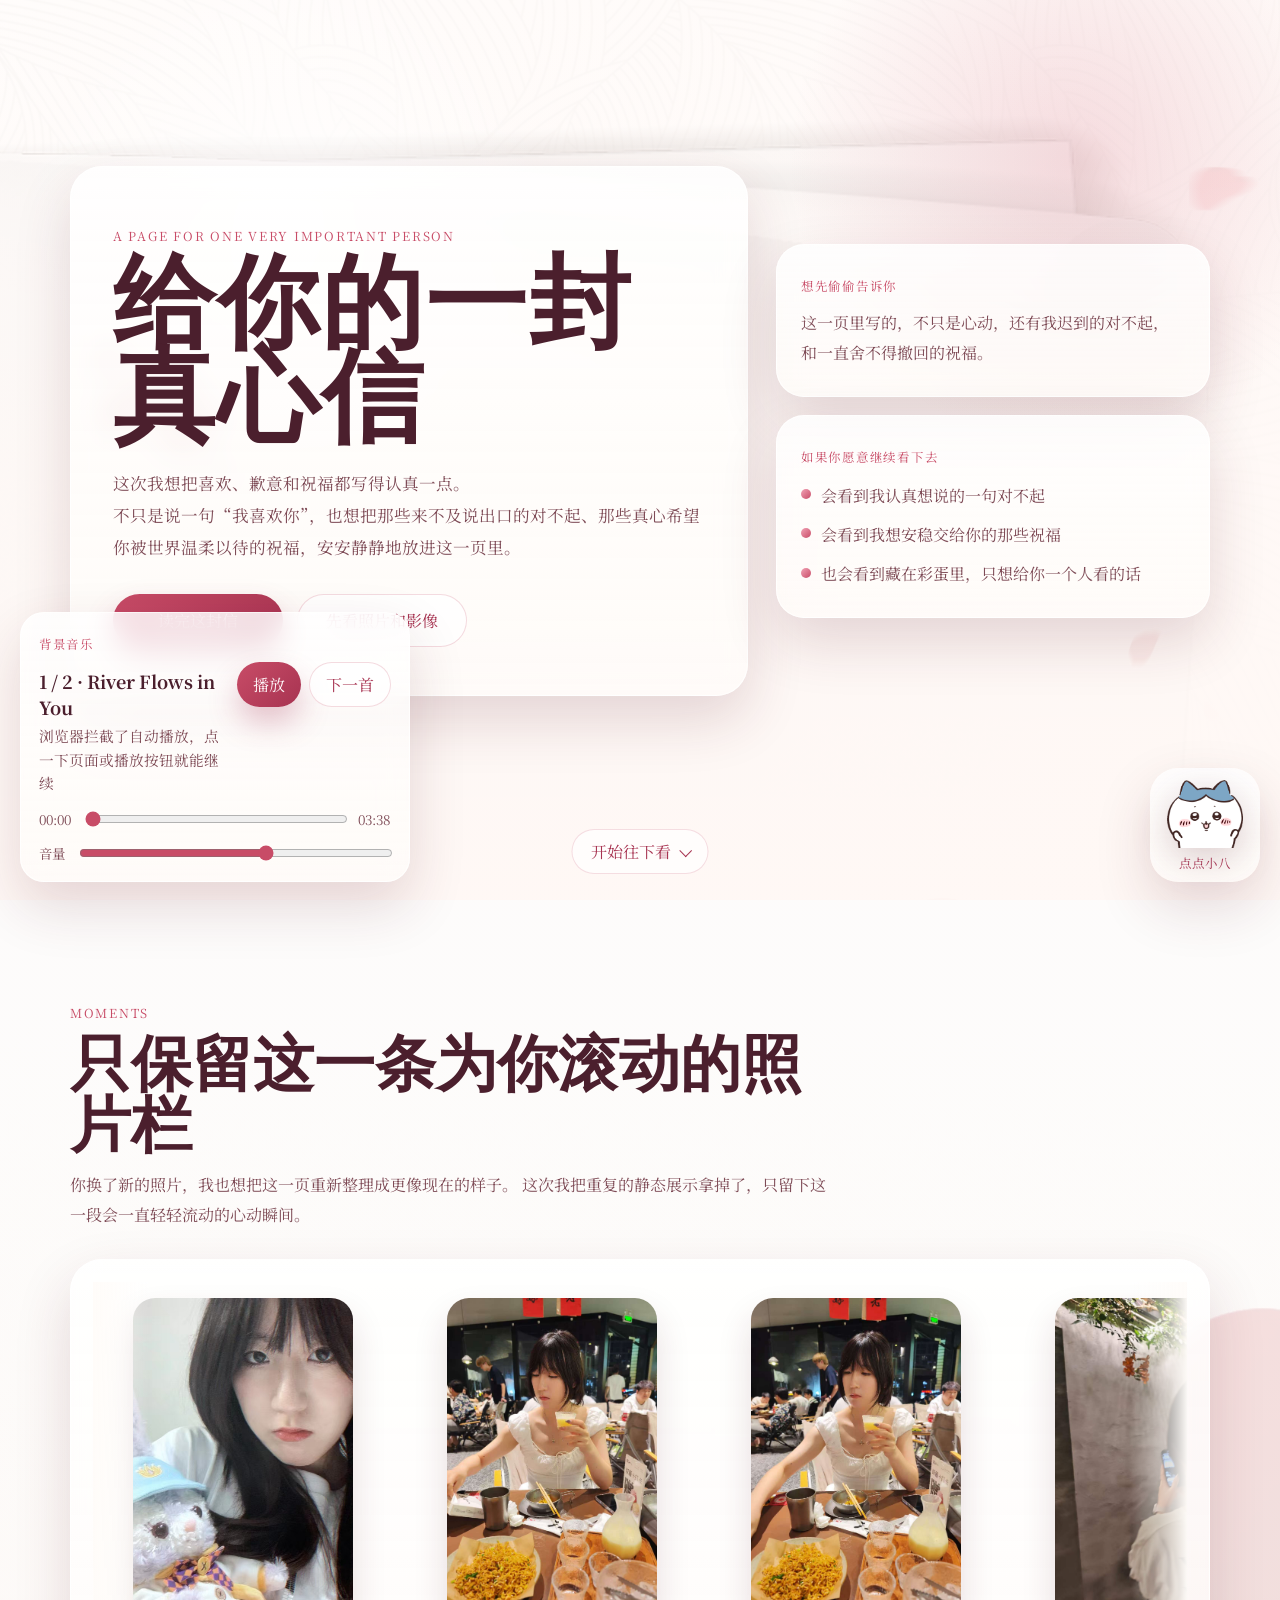
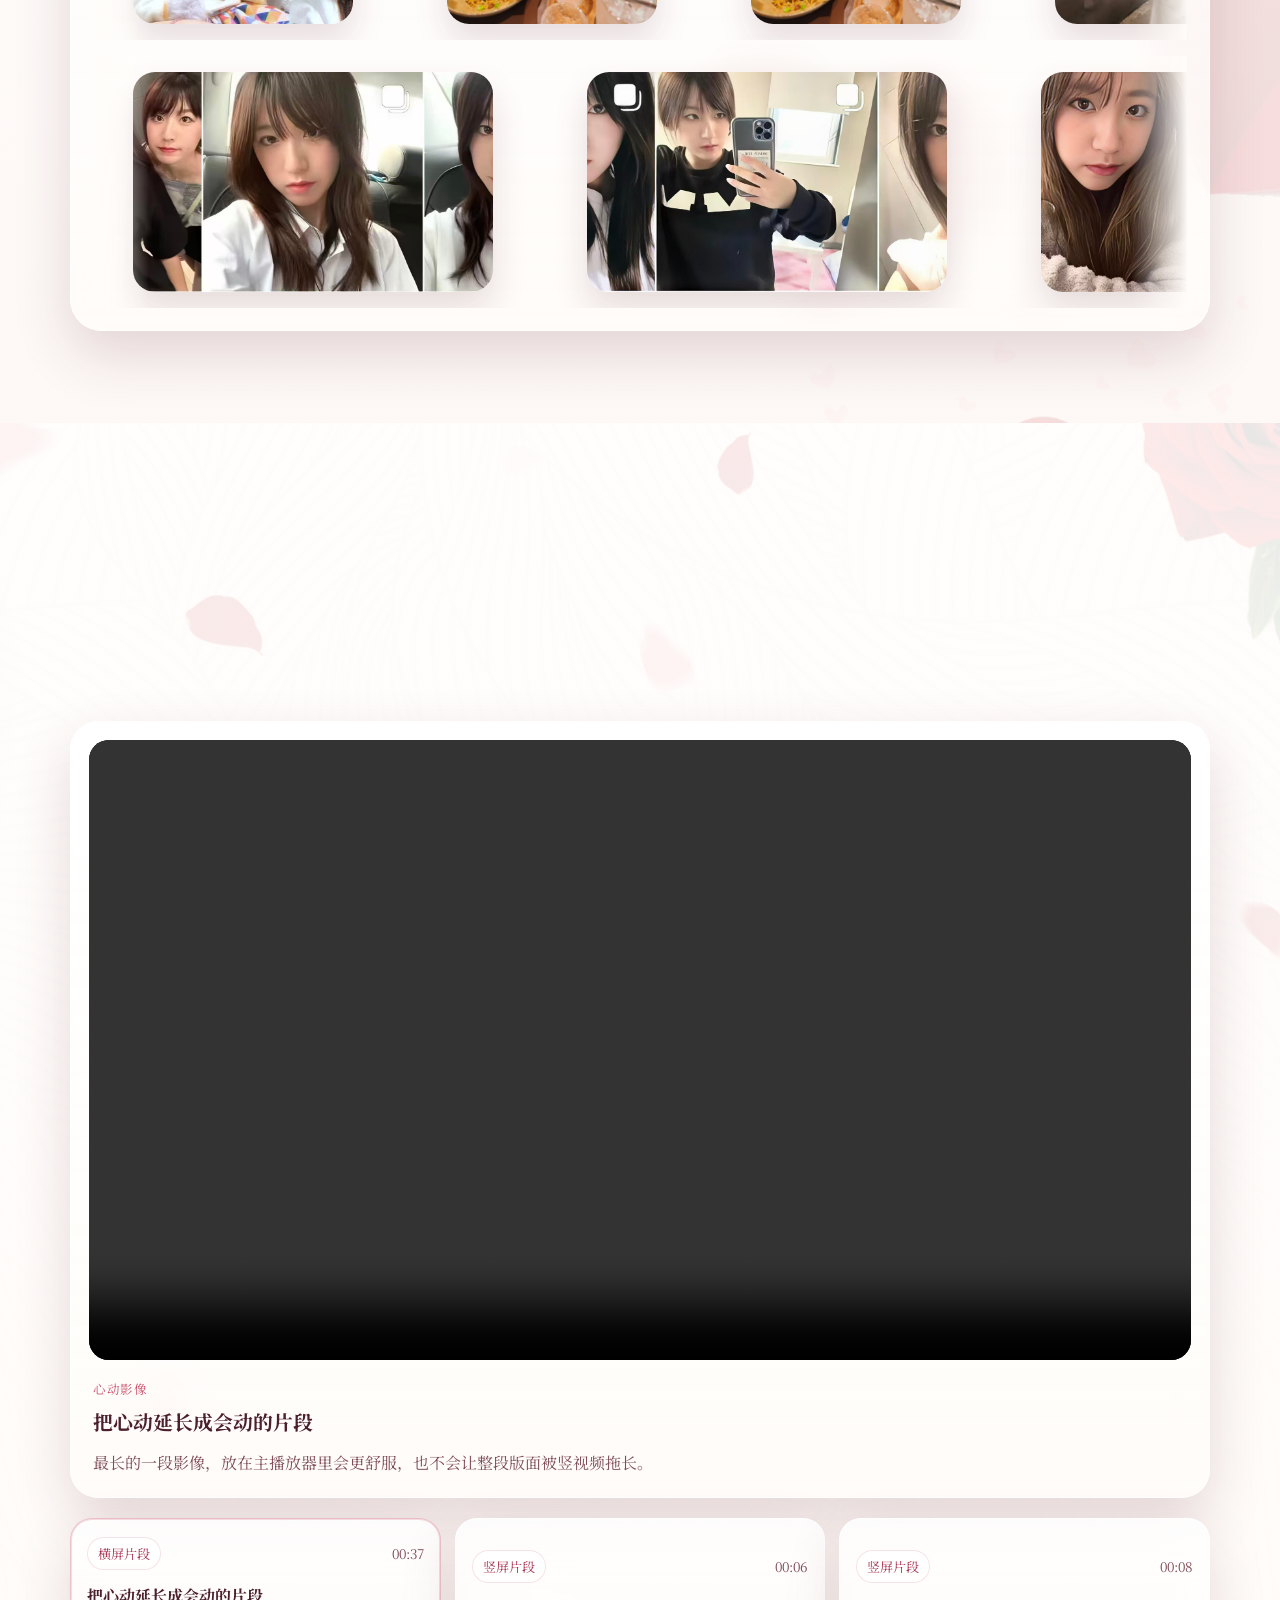
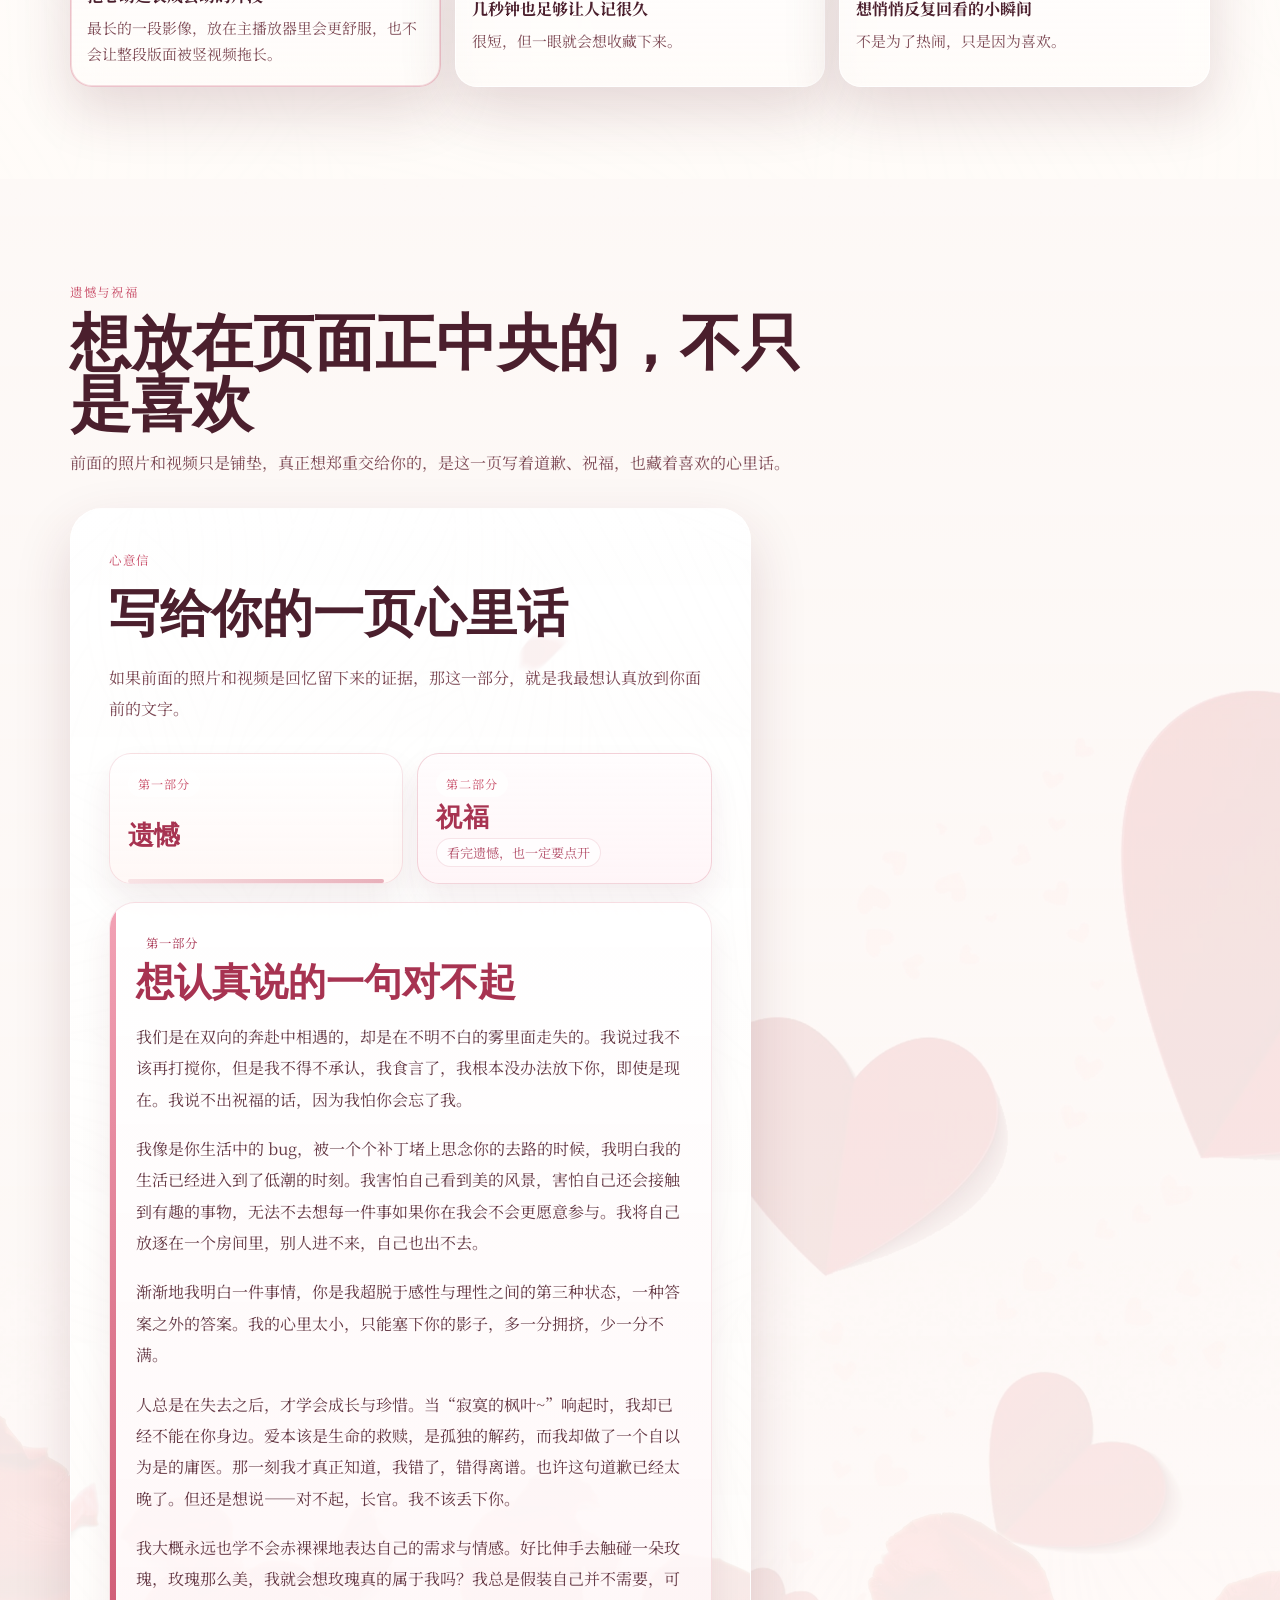
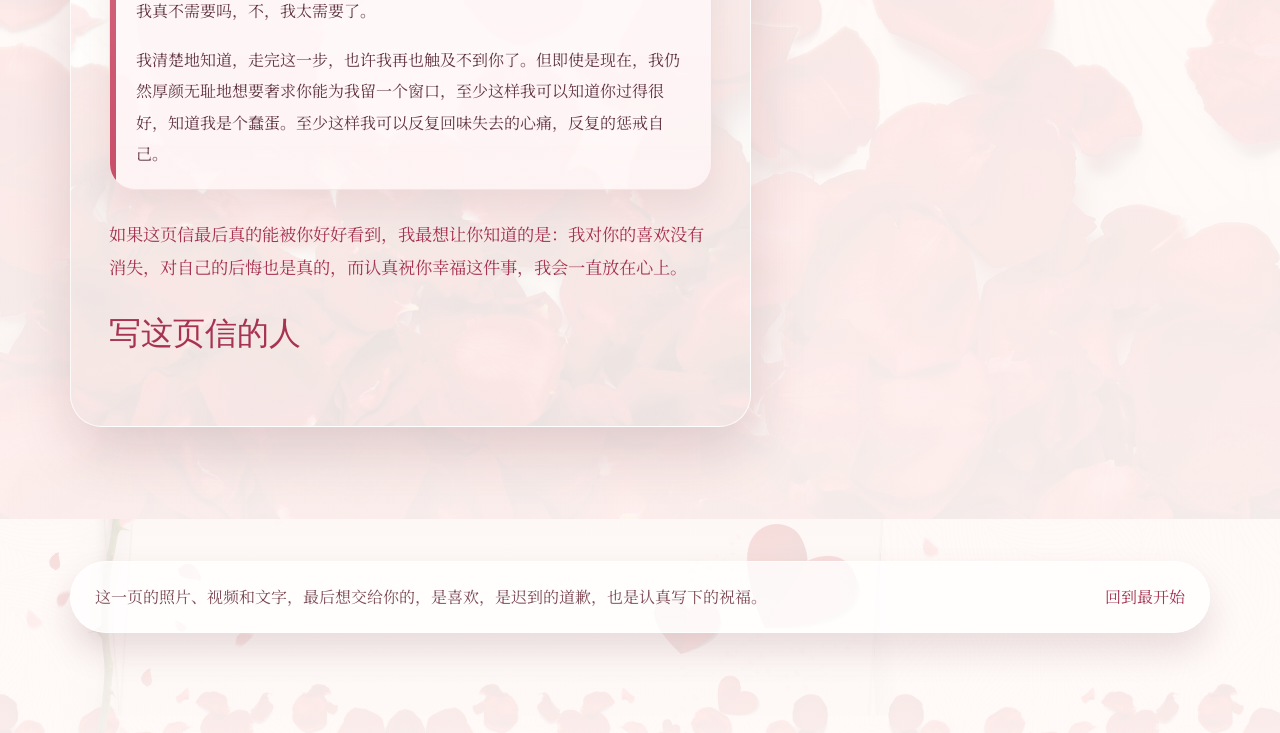
==== public/index.html @ 31244b80 "代码改造" ====
<!DOCTYPE html>
<html lang="zh-CN">
  <head>
    <meta charset="utf-8" />
    <meta http-equiv="X-UA-Compatible" content="IE=edge" />
    <meta name="viewport" content="width=device-width, initial-scale=1" />
    <title>给你的一封真心信</title>
    <meta
      name="description"
      content="一个用照片、影像与文字承载喜欢、道歉与祝福的静态页面。"
    />
    <link rel="icon" href="./images/cute_panda.ico" type="image/x-icon" />
    <link rel="preconnect" href="https://fonts.googleapis.com" />
    <link rel="preconnect" href="https://fonts.gstatic.com" crossorigin />
    <link
      href="https://fonts.googleapis.com/css2?family=Cormorant+Garamond:wght@500;600;700&family=Noto+Serif+SC:wght@400;500;600;700&display=swap"
      rel="stylesheet"
    />
    <link rel="stylesheet" href="css/style.css" />
  </head>
  <body>
    <div class="petal-layer" id="petalLayer" aria-hidden="true"></div>
    <div class="page-shell">
      <header class="hero" id="top">
        <div class="hero-backdrop"></div>
        <div class="section-shell hero-layout">
          <div class="hero-copy reveal">
            <p class="section-kicker">A page for one very important person</p>
            <h1>
              给你的一封
              <br />
              真心信
            </h1>
            <p class="hero-lead">
              这次我想把喜欢、歉意和祝福都写得认真一点。
              <br />
              不只是说一句“我喜欢你”，也想把那些来不及说出口的对不起、那些真心希望你被世界温柔以待的祝福，安安静静地放进这一页里。
            </p>
            <div class="hero-actions">
              <a class="button button-primary" href="#letter">读完这封信</a>
              <a class="button button-secondary" href="#moments">先看照片和影像</a>
            </div>
          </div>

          <aside class="hero-aside">
            <div class="hero-card reveal">
              <span class="card-label">想先偷偷告诉你</span>
              <p>
                这一页里写的，不只是心动，还有我迟到的对不起，和一直舍不得撤回的祝福。
              </p>
            </div>
            <div class="hero-card reveal">
              <span class="card-label">如果你愿意继续看下去</span>
              <ul class="promise-list">
                <li>会看到我认真想说的一句对不起</li>
                <li>会看到我想安稳交给你的那些祝福</li>
                <li>也会看到藏在彩蛋里，只想给你一个人看的话</li>
              </ul>
            </div>
          </aside>
        </div>

        <div class="scroll-hint">
          <a href="#moments">开始往下看</a>
        </div>
      </header>

      <div class="music-player" id="musicPlayer">
        <span class="music-label">背景音乐</span>
        <div class="music-head">
          <div class="music-meta">
            <h2 id="trackTitle">准备播放中</h2>
            <p id="trackStatus">正在加载 BGM...</p>
          </div>
          <div class="music-actions">
            <button class="player-button" id="musicToggle" type="button">播放</button>
            <button class="player-button player-button-secondary" id="musicNext" type="button">
              下一首
            </button>
          </div>
        </div>
        <div class="music-progress">
          <span id="currentTime">00:00</span>
          <input id="progressRange" type="range" min="0" max="100" value="0" />
          <span id="durationTime">00:00</span>
        </div>
        <div class="music-volume">
          <span>音量</span>
          <input id="volumeRange" type="range" min="0" max="100" value="60" />
        </div>
        <audio id="bgm" preload="metadata"></audio>
      </div>

      <main>
        <section class="moments" id="moments">
          <div class="section-shell">
            <div class="section-heading reveal">
              <p class="section-kicker">Moments</p>
              <h2>只保留这一条为你滚动的照片栏</h2>
              <p>
                你换了新的照片，我也想把这一页重新整理成更像现在的样子。
                这次我把重复的静态展示拿掉了，只留下这一段会一直轻轻流动的心动瞬间。
              </p>
            </div>

            <div class="marquee-panel reveal">
              <div class="marquee-row" id="marqueeRowOne"></div>
              <div class="marquee-row marquee-row-reverse" id="marqueeRowTwo"></div>
            </div>
          </div>
        </section>

        <section class="video-story" id="videoStory">
          <div class="section-shell">
            <div class="section-heading reveal">
              <p class="section-kicker">Video Story</p>
              <h2>想收藏下来的动态片段</h2>
              <p>
                照片会把时间定格，视频会把心动延长。
                如果你点开它们，左下角的 BGM 会自动暂停，避免两边声音打架。
              </p>
            </div>

            <div class="video-showcase reveal">
              <article class="video-stage-card">
                <div class="video-stage">
                  <video
                    id="activeVideo"
                    class="story-video active-story-video"
                    controls
                    preload="metadata"
                    playsinline
                  ></video>
                </div>
                <div class="video-stage-copy">
                  <span class="card-label">心动影像</span>
                  <h3 id="activeVideoTitle">准备加载视频</h3>
                  <p id="activeVideoNote">选择下面任意一个片段，就能在这里播放。</p>
                </div>
              </article>
              <div class="video-picker" id="videoPicker"></div>
            </div>
          </div>
        </section>

        <section class="letter" id="letter">
          <div class="section-shell">
            <div class="section-heading reveal">
              <p class="section-kicker">遗憾与祝福</p>
              <h2>想放在页面正中央的，不只是喜欢</h2>
              <p>
                前面的照片和视频只是铺垫，真正想郑重交给你的，是这一页写着道歉、祝福，也藏着喜欢的心里话。
              </p>
            </div>

            <div class="letter-layout">
              <article class="letter-book reveal">
                <div class="letter-book-head">
                  <span class="card-label">心意信</span>
                  <h3>写给你的一页心里话</h3>
                  <p class="letter-intro">
                    如果前面的照片和视频是回忆留下来的证据，那这一部分，就是我最想认真放到你面前的文字。
                  </p>
                </div>

                <div class="letter-tabs" role="tablist" aria-label="心意信章节切换">
                  <button
                    class="letter-tab is-active"
                    id="letterTabApology"
                    type="button"
                    role="tab"
                    aria-selected="true"
                    aria-controls="letterPanelApology"
                    data-letter-target="apology"
                  >
                    <span class="letter-tab-kicker">第一部分</span>
                    <span class="letter-tab-title">遗憾</span>
                  </button>
                  <button
                    class="letter-tab letter-tab-blessing"
                    id="letterTabBlessing"
                    type="button"
                    role="tab"
                    aria-selected="false"
                    aria-controls="letterPanelBlessing"
                    data-letter-target="blessing"
                    tabindex="-1"
                  >
                    <span class="letter-tab-kicker">第二部分</span>
                    <span class="letter-tab-title">祝福</span>
                    <span class="letter-tab-note">看完遗憾，也一定要点开</span>
                  </button>
                </div>

                <div class="letter-sections">
                  <section
                    class="letter-sheet letter-sheet-apology"
                    id="letterPanelApology"
                    role="tabpanel"
                    aria-labelledby="letterTabApology"
                    data-letter-panel="apology"
                  >
                    <div class="letter-sheet-header">
                      <span class="letter-sheet-kicker">第一部分</span>
                      <h4>想认真说的一句对不起</h4>
                    </div>
                    <p>
                      我们是在双向的奔赴中相遇的，却是在不明不白的雾里面走失的。我说过我不该再打搅你，但是我不得不承认，我食言了，我根本没办法放下你，即使是现在。我说不出祝福的话，因为我怕你会忘了我。
                    </p>
                    <p>
                      我像是你生活中的 bug，被一个个补丁堵上思念你的去路的时候，我明白我的生活已经进入到了低潮的时刻。我害怕自己看到美的风景，害怕自己还会接触到有趣的事物，无法不去想每一件事如果你在我会不会更愿意参与。我将自己放逐在一个房间里，别人进不来，自己也出不去。
                    </p>
                    <p>
                      渐渐地我明白一件事情，你是我超脱于感性与理性之间的第三种状态，一种答案之外的答案。我的心里太小，只能塞下你的影子，多一分拥挤，少一分不满。
                    </p>
                    <!-- <p>
                      我知道，这一切都是我应得的惩罚。也许是上天给了我一个奇妙的窗口，让我还能继续感触到长官的存在。我在《沦陷》与《沉溺》中听见长官对爱的期许，在《红》和《该死的眼泪》中触到长官的伤痕，从《茉莉雨》和《我还记得那天》中感到长官的孤独。一首一首歌的时间里，我仿佛看见长官的脆弱，也想象着长官每一个孤单的时刻。我没能把所有歌听完，因为每一句歌词对我来说都好似利剑。揭开那层抽象的面具之下，并不是对世界的乐观，而是渴望被理解、被共鸣的救赎。
                    </p> -->
                    <p>
                      人总是在失去之后，才学会成长与珍惜。当“寂寞的枫叶~”响起时，我却已经不能在你身边。爱本该是生命的救赎，是孤独的解药，而我却做了一个自以为是的庸医。那一刻我才真正知道，我错了，错得离谱。也许这句道歉已经太晚了。但还是想说——对不起，长官。我不该丢下你。
                    </p>
                    <p>
                      我大概永远也学不会赤裸裸地表达自己的需求与情感。好比伸手去触碰一朵玫瑰，玫瑰那么美，我就会想玫瑰真的属于我吗？我总是假装自己并不需要，可我真不需要吗，不，我太需要了。
                    </p>
                    <p>
                      我清楚地知道，走完这一步，也许我再也触及不到你了。但即使是现在，我仍然厚颜无耻地想要奢求你能为我留一个窗口，至少这样我可以知道你过得很好，知道我是个蠢蛋。至少这样我可以反复回味失去的心痛，反复的惩戒自己。
                    </p>
                  </section>

                  <section
                    class="letter-sheet letter-sheet-blessing"
                    id="letterPanelBlessing"
                    role="tabpanel"
                    aria-labelledby="letterTabBlessing"
                    data-letter-panel="blessing"
                  >
                    <div class="letter-sheet-header">
                      <span class="letter-sheet-kicker">第二部分</span>
                      <h4>也想留给你的那些祝福</h4>
                    </div>
                    <p>
                      不知荒野的列车还会不会在下一站遇见，但是如果我们真的再也不见了，我仍然想要告诉你，你特别棒，人很棒，性格很棒，身材也很棒，三观更棒，不要怀疑自己，你本来就是太阳。
                    </p>
                    <p>
                      无论何时，总有人在世界不起眼的角落，为你在每一个雀跃的时刻鼓掌，在你每一次自我怀疑的时候坚定支持，在你每一次孤单失意的脉搏里，把“信念永存”轻轻放回去。
                    </p>
                    <p>
                      最后的最后，我是一个线上逼逼赖赖，线下屁不能放的人。认识这么久了，其实我从没有形容过你在我心里的美，这一次，我想认真告诉你：
                    </p>
                    <p>
                      与我而言，我想你应该是春日清晨的早樱，粉色的花瓣在空气里慢慢漂浮，像一场柔软的雪，连阳光都会变得温柔；
                    </p>
                    <p>
                      与我而言，我想你应该是夏天傍晚的橘子海，傍晚的天空有汽水一样的气泡，光是橙色的，连海风都带一点甜味；
                    </p>
                    <p>
                      与我而言，我想你应该是秋日午后的红枫，慵懒的阳光照射在你红红的脸颊上，沙沙的向世界诉说着你的情话；
                    </p>
                    <p>
                      与我而言，我想你应该是冬天夜晚的白雪，翩翩在寒风里潇洒，飞扬！飞扬！让人期待在下一个转角与你相遇。
                    </p>
                    <p>
                      所以不管荒野的列车会不会再次经过同一站，我都希望你一直发光，永远被爱，永远有勇气，也永远记得自己本来就值得所有明亮和偏爱。
                    </p>
                  </section>
                </div>
                <p class="letter-closing">
                  如果这页信最后真的能被你好好看到，我最想让你知道的是：我对你的喜欢没有消失，对自己的后悔也是真的，而认真祝你幸福这件事，我会一直放在心上。
                </p>
                <p class="letter-signature">写这页信的人</p>
              </article>

              <aside class="letter-side reveal">
                <div class="side-card">
                  <span class="card-label">我最想让你记得</span>
                  <h3 class="side-card-title">你本来就是太阳</h3>
                  <ul class="promise-list">
                    <li>不要怀疑自己，你本来就值得被认真喜欢</li>
                    <li>总有人会在不起眼的角落，为你的每一次雀跃鼓掌</li>
                    <li>就算有一天真的走散了，也还是希望你一路发光</li>
                  </ul>
                </div>

                <div class="side-card quote-card">
                  <span class="card-label">四季里的你</span>
                  <p>
                    “与我而言，你像春日早樱、夏日晚海、秋日红枫，也像冬夜白雪。”
                  </p>
                </div>

                <div class="side-card note-card">
                  <span class="card-label">夜色备注</span>
                  <p>今晚的月色依旧美，桂花也很香。是吗，玉兔。</p>
                </div>
              </aside>
            </div>
          </div>
        </section>
      </main>

      <footer class="page-footer">
        <div class="section-shell footer-content">
          <p>这一页的照片、视频和文字，最后想交给你的，是喜欢，是迟到的道歉，也是认真写下的祝福。</p>
          <a class="footer-link" href="#top">回到最开始</a>
        </div>
      </footer>

      <div class="floating-easter-egg">
        <button
          class="easter-entry"
          type="button"
          aria-haspopup="dialog"
          aria-controls="secretOverlay"
        >
          <span class="entry-tooltip">请勿随意点击小八</span>
          <img class="entry-gif" src="./images/Chiikawa.gif" alt="小八彩蛋入口" />
          <span class="entry-label">点点小八</span>
        </button>
      </div>

      <div class="secret-overlay" id="secretOverlay" hidden>
        <div class="secret-backdrop" data-secret-close></div>

        <section
          class="secret-screen secret-screen-question is-active"
          data-secret-stage="question-one"
          role="dialog"
          aria-modal="true"
          aria-labelledby="secretQuestionOneTitle"
        >
          <button class="secret-close" type="button" data-secret-close aria-label="关闭彩蛋">
            ×
          </button>
          <span class="card-label">Secret 01</span>
          <h2 id="secretQuestionOneTitle">如果有一张去往岛屿的机票，那个岛的名字是？</h2>
          <p class="secret-placeholder">
            与我而言，你就是你。世界上美好的东西太多了，立秋傍晚从河对岸吹来的风，风与黄昏，水与篝火，我都不缺。可当我清楚地看见你，才忽然明白，那些都不过是世界的铺垫而已。
          </p>
          <p>
            你就像一株蒲公英，轻轻落在我的生活里，却又不像任何人。写你的名字可真难，因为每一笔都像在触碰心事。
          </p>
          <form class="secret-form" id="secretFormOne">
            <input
              id="secretAnswerOne"
              class="secret-input"
              type="text"
              placeholder="在这里输入答案"
              autocomplete="off"
            />
            <button class="secret-submit" type="submit">解锁下一段</button>
          </form>
          <p class="secret-feedback" id="secretFeedbackOne" aria-live="polite"></p>
        </section>

        <section class="secret-screen secret-screen-memory" data-secret-stage="question-two" hidden>
          <button class="secret-close" type="button" data-secret-close aria-label="关闭彩蛋">
            ×
          </button>
          <span class="card-label">Secret 02</span>
          <div class="secret-memory-layout">
            <div class="secret-memory-copy">
              <h2>如果你有一颗复活石，你还愿意复活他吗？</h2>
              <p class="secret-placeholder">
                你的眼睛真好看，但我的眼睛更好看，因为我的眼睛里，看见了你。
              </p>
              <p>
                人们从诗人的字句里选取自己心爱的意义，而我只想在所有句子之间，做一个小小的逗号，停在你身旁，不必结束，也不必远去。
              </p>
            </div>
            <figure class="secret-figure">
              <img src="./images/snitch.jpg" alt="Snitch 彩蛋图" />
            </figure>
          </div>
          <form class="secret-form" id="secretFormTwo">
            <input
              id="secretAnswerTwo"
              class="secret-input"
              type="text"
              placeholder="写下那句关于以后的答案"
              autocomplete="off"
            />
            <button class="secret-submit" type="submit">前往 ruby 页面</button>
          </form>
          <p class="secret-feedback" id="secretFeedbackTwo" aria-live="polite"></p>
        </section>

        <section class="secret-screen secret-screen-ruby" data-secret-stage="ruby" hidden>
          <button class="secret-close" type="button" data-secret-close aria-label="关闭彩蛋">
            ×
          </button>
          <span class="card-label">Secret 03</span>
          <div class="ruby-layout">
            <div class="ruby-copy">
              <h2>最后一句藏在红宝石里</h2>
              <p class="secret-placeholder">
                我想给你讲个故事：是大栗色兔子和小栗色兔子的故事。
              </p>
              <p>
                我讲完啦。真正想说的那句答案，还藏在它重新亮起来之后。
              </p>
              <p class="ruby-instruction">
                最后一个仪式由我来设计：
                请按住下面的红宝石 2.8 秒，让它慢慢发光。它亮起来的时候，这条彩蛋线也会替我把最后一句话说完。
              </p>
              <div class="ruby-progress">
                <div class="ruby-progress-bar" id="rubyProgressBar"></div>
              </div>
            </div>
            <button class="ruby-ritual" id="rubyRitual" type="button">
              <img src="./images/ruby.jpg" alt="Ruby 彩蛋图" />
              <span class="ruby-ritual-label">按住点亮红宝石</span>
            </button>
          </div>
          <p class="secret-feedback" id="rubyFeedback" aria-live="polite"></p>
        </section>

        <section class="secret-screen secret-screen-final" data-secret-stage="final" hidden>
          <button class="secret-close" type="button" data-secret-close aria-label="关闭彩蛋">
            ×
          </button>
          <div class="final-secret-stage">
            <div class="final-secret-stars" aria-hidden="true"></div>
            <span class="card-label">Final Secret</span>
            <h2>终极彩蛋：故事最后一句</h2>
            <p class="final-secret-lead">
              我讲完啦。因为故事其实很简单，所以最后这一页，只想把它重新认真地说一遍。
            </p>
            <div class="final-secret-card">
              <p class="secret-placeholder">
                从我看见你的那一刻起，我就已经喜欢你了。喜欢到，会对所有和你长得像的人心动，但却只喜欢你；喜欢到即使是出轨，也希望出轨的对象是你。
              </p>
              <p>
                我拖延，我执着，我舍不得，不过是想把和你在一起的时光拉长一点，再久一点。
              </p>
              <p>
                Call me everytime you need. 15268119195
              </p>
            </div>
            <div class="final-secret-actions">
              <button class="secret-submit" id="finalSecretBlessing" type="button">
                再收下一句偷偷话
              </button>
              <a class="final-secret-link" href="#top">带着彩蛋回到开头</a>
            </div>
            <p class="final-secret-note" id="finalSecretNote">
              彩蛋已经解锁了，剩下那些更轻一点的话，会由下面的小星星继续替我说。
            </p>
          </div>
        </section>
      </div>
    </div>

    <script src="js/my.js"></script>
  </body>
</html>
---- public/css/style.css ----
:root {
  --text: #4b1f2d;
  --muted: #7e4b56;
  --accent: #c84c67;
  --accent-strong: #a73351;
  --paper: rgba(255, 255, 255, 0.8);
  --shadow: 0 24px 56px rgba(91, 28, 44, 0.16);
  --radius-xl: 32px;
  --radius-lg: 24px;
  --max-width: 1140px;
}

* {
  box-sizing: border-box;
}

html {
  scroll-behavior: smooth;
}

body.secret-open {
  overflow: hidden;
}

body {
  margin: 0;
  color: var(--text);
  font-family: "Noto Serif SC", "Microsoft YaHei", serif;
  background:
    linear-gradient(rgba(255, 248, 245, 0.9), rgba(255, 248, 245, 0.94)),
    url("../images/bg1.jpg") top center / cover fixed no-repeat;
}

body::before {
  content: "";
  position: fixed;
  inset: 0;
  z-index: -1;
  pointer-events: none;
  background:
    radial-gradient(circle at top left, rgba(255, 255, 255, 0.82), transparent 28%),
    radial-gradient(circle at bottom right, rgba(200, 76, 103, 0.08), transparent 26%);
}

a {
  color: inherit;
  text-decoration: none;
}

img,
video {
  display: block;
  width: 100%;
}

button,
input,
textarea,
select {
  font: inherit;
}

[hidden] {
  display: none !important;
}

.page-shell {
  overflow-x: hidden;
  position: relative;
  z-index: 1;
}

.petal-layer {
  position: fixed;
  inset: 0;
  pointer-events: none;
  overflow: hidden;
  z-index: 8;
}

.petal {
  position: fixed;
  top: -48px;
  left: 0;
  width: var(--petal-size, 26px);
  aspect-ratio: 1 / 1;
  opacity: var(--petal-opacity, 0.88);
  background-position: center;
  background-repeat: no-repeat;
  background-size: contain;
  filter: drop-shadow(0 10px 14px rgba(124, 42, 60, 0.18));
  animation: petal-fall var(--petal-duration, 10s) linear forwards;
}

.section-shell {
  position: relative;
  z-index: 1;
  width: min(calc(100% - 40px), var(--max-width));
  margin: 0 auto;
}

.section-kicker,
.card-label,
.music-label,
.entry-label {
  display: inline-block;
  letter-spacing: 0.14em;
  text-transform: uppercase;
  color: var(--accent);
  font-size: 0.78rem;
}

.hero {
  position: relative;
  min-height: 100vh;
  display: grid;
  align-items: center;
  padding: 72px 0 110px;
}

.hero-backdrop {
  position: absolute;
  inset: 0;
  background:
    linear-gradient(135deg, rgba(255, 251, 249, 0.68), rgba(255, 248, 245, 0.84)),
    url("../images/bg1-1.jpg") center top / cover no-repeat;
}

.hero-backdrop::after {
  content: "";
  position: absolute;
  inset: 0;
  background:
    radial-gradient(circle at 22% 24%, rgba(255, 255, 255, 0.72), transparent 22%),
    radial-gradient(circle at 84% 18%, rgba(200, 76, 103, 0.18), transparent 22%),
    linear-gradient(180deg, transparent, rgba(255, 248, 245, 0.94));
}

.hero-layout {
  display: grid;
  grid-template-columns: minmax(0, 1.22fr) minmax(280px, 0.78fr);
  gap: 28px;
  align-items: center;
}

.hero-copy,
.hero-card,
.marquee-panel,
.video-stage-card,
.video-option,
.letter-book,
.side-card,
.music-player,
.easter-entry,
.secret-screen,
.final-secret-card {
  background: linear-gradient(180deg, rgba(255, 255, 255, 0.84), rgba(255, 252, 249, 0.74));
  border: 1px solid rgba(255, 255, 255, 0.76);
  box-shadow: var(--shadow);
  backdrop-filter: blur(14px);
}

.hero-copy {
  padding: 48px 42px;
  border-radius: var(--radius-xl);
}

.hero h1,
.section-heading h2,
.letter-book h3 {
  margin: 0;
  font-family: "Cormorant Garamond", "Times New Roman", serif;
  font-weight: 700;
}

.hero h1 {
  font-size: clamp(3.4rem, 8vw, 6.4rem);
  line-height: 0.92;
  letter-spacing: 0.02em;
}

.hero-lead {
  margin: 22px 0 0;
  max-width: 40rem;
  font-size: 1.04rem;
  line-height: 1.92;
  color: var(--muted);
}

.hero-actions {
  display: flex;
  flex-wrap: wrap;
  gap: 14px;
  margin-top: 30px;
}

.button,
.player-button,
.easter-entry,
.secret-submit,
.secret-close,
.ruby-ritual {
  border: 0;
  cursor: pointer;
  transition: transform 180ms ease, box-shadow 180ms ease, background 180ms ease;
}

.button:hover,
.player-button:hover,
.easter-entry:hover,
.secret-submit:hover,
.ruby-ritual:hover {
  transform: translateY(-2px);
}

.button {
  display: inline-flex;
  align-items: center;
  justify-content: center;
  min-width: 170px;
  padding: 14px 24px;
  border-radius: 999px;
}

.button-primary,
.player-button,
.secret-submit {
  color: #fff8fa;
  background: linear-gradient(135deg, var(--accent), var(--accent-strong));
  box-shadow: 0 16px 30px rgba(167, 51, 81, 0.28);
}

.button-secondary,
.player-button-secondary {
  color: var(--accent-strong);
  background: rgba(255, 255, 255, 0.72);
  border: 1px solid rgba(200, 76, 103, 0.2);
  box-shadow: none;
}

.hero-aside {
  display: grid;
  gap: 18px;
}

.hero-card {
  padding: 28px 24px;
  border-radius: 28px;
}

.hero-card p,
.section-heading p:last-child,
.video-stage-copy p,
.footer-content p,
.secret-screen p {
  margin: 12px 0 0;
  line-height: 1.86;
  color: var(--muted);
}

.promise-list {
  margin: 14px 0 0;
  padding: 0;
  list-style: none;
}

.promise-list li {
  position: relative;
  padding-left: 20px;
  line-height: 1.84;
  color: var(--muted);
}

.promise-list li + li {
  margin-top: 10px;
}

.promise-list li::before {
  content: "";
  position: absolute;
  left: 0;
  top: 0.82em;
  width: 10px;
  height: 10px;
  border-radius: 999px;
  transform: translateY(-50%);
  background: linear-gradient(135deg, #f2a2b5, var(--accent));
}

.scroll-hint {
  position: absolute;
  left: 50%;
  bottom: 26px;
  transform: translateX(-50%);
  z-index: 1;
}

.scroll-hint a {
  display: inline-flex;
  align-items: center;
  gap: 10px;
  padding: 10px 18px;
  border-radius: 999px;
  background: rgba(255, 255, 255, 0.72);
  border: 1px solid rgba(200, 76, 103, 0.18);
  color: var(--accent-strong);
}

.scroll-hint a::after {
  content: "";
  width: 8px;
  height: 8px;
  border-right: 1px solid currentColor;
  border-bottom: 1px solid currentColor;
  transform: rotate(45deg) translateY(-1px);
}

.music-player {
  position: fixed;
  left: 20px;
  bottom: 18px;
  z-index: 22;
  width: min(390px, calc(100vw - 40px));
  padding: 18px;
  border-radius: 24px;
}

.music-head {
  display: flex;
  gap: 16px;
  justify-content: space-between;
  align-items: flex-start;
  margin-top: 8px;
}

.music-meta h2 {
  margin: 6px 0 4px;
  font-size: 1.12rem;
}

.music-meta p {
  margin: 0;
  color: var(--muted);
  font-size: 0.92rem;
  line-height: 1.6;
}

.music-actions {
  display: flex;
  gap: 8px;
  flex-shrink: 0;
}

.player-button {
  padding: 10px 16px;
  border-radius: 999px;
}

.music-progress,
.music-volume {
  display: grid;
  grid-template-columns: auto minmax(0, 1fr) auto;
  gap: 12px;
  align-items: center;
  margin-top: 14px;
}

.music-volume {
  grid-template-columns: auto minmax(0, 1fr);
}

.music-progress span,
.music-volume span {
  color: var(--muted);
  font-size: 0.84rem;
}

.music-player input[type="range"] {
  width: 100%;
  accent-color: var(--accent);
}

.moments,
.video-story,
.letter,
.page-footer {
  position: relative;
  padding: 92px 0;
}

.moments::before,
.video-story::before,
.letter::before,
.page-footer::before {
  content: "";
  position: absolute;
  inset: 0;
  opacity: 0.72;
}

.moments::before {
  background:
    linear-gradient(180deg, rgba(255, 255, 255, 0.82), rgba(255, 250, 247, 0.82)),
    url("../images/bg1-2.jpg") center center / cover no-repeat;
}

.video-story::before {
  background:
    linear-gradient(180deg, rgba(255, 255, 255, 0.88), rgba(255, 252, 249, 0.92)),
    url("../images/bg1-3.jpg") center center / cover no-repeat;
}

.letter::before,
.page-footer::before {
  background:
    linear-gradient(180deg, rgba(255, 249, 247, 0.82), rgba(255, 250, 248, 0.92)),
    url("../images/bg1-4.jpg") center center / cover no-repeat;
}

.section-heading {
  position: relative;
  z-index: 1;
  max-width: 760px;
  margin-bottom: 30px;
}

.section-heading h2 {
  font-size: clamp(2.5rem, 4.8vw, 4.2rem);
  line-height: 1;
}

.section-heading p:last-child {
  font-size: 1rem;
}

.marquee-panel {
  position: relative;
  z-index: 1;
  border-radius: var(--radius-xl);
  padding: 22px;
}

.marquee-row {
  position: relative;
  overflow: hidden;
}

.marquee-row + .marquee-row {
  margin-top: 16px;
}

.marquee-row::before,
.marquee-row::after {
  content: "";
  position: absolute;
  top: 0;
  bottom: 0;
  width: 56px;
  z-index: 1;
}

.marquee-row::before {
  left: 0;
  background: linear-gradient(90deg, rgba(255, 252, 249, 0.98), transparent);
}

.marquee-row::after {
  right: 0;
  background: linear-gradient(270deg, rgba(255, 252, 249, 0.98), transparent);
}

.marquee-track {
  display: flex;
  gap: 14px;
  width: max-content;
  animation: marquee 40s linear infinite;
}

.marquee-row-reverse .marquee-track {
  animation-direction: reverse;
  animation-duration: 45s;
}

.marquee-group {
  display: flex;
  gap: 14px;
  flex-shrink: 0;
}

.strip-card {
  overflow: hidden;
  border-radius: 22px;
  background: #fff;
  box-shadow: 0 18px 34px rgba(85, 27, 42, 0.14);
}

.strip-card img {
  height: 100%;
  object-fit: cover;
}

.strip-card-square {
  width: 220px;
  aspect-ratio: 1 / 1;
}

.strip-card-portrait {
  width: 220px;
  aspect-ratio: 4 / 5.3;
}

.strip-card-portrait-tall {
  width: 210px;
  aspect-ratio: 4 / 6.2;
}

.strip-card-landscape {
  width: 300px;
  aspect-ratio: 16 / 10;
}

.strip-card-panorama {
  width: 360px;
  aspect-ratio: 16 / 5.3;
}

.video-showcase {
  position: relative;
  z-index: 1;
  display: grid;
  gap: 20px;
}

.video-stage-card {
  padding: 18px;
  border-radius: 28px;
}

.video-stage {
  overflow: hidden;
  border-radius: 20px;
  background: #180b11;
  aspect-ratio: 16 / 9;
  max-height: min(70vh, 640px);
}

.story-video {
  width: 100%;
  height: 100%;
  object-fit: contain;
  background: #000;
}

.video-stage-copy {
  padding: 16px 4px 2px;
}

.video-stage-copy h3 {
  margin: 8px 0 0;
  font-size: 1.24rem;
}

.video-picker {
  display: grid;
  grid-template-columns: repeat(3, minmax(0, 1fr));
  gap: 14px;
}

.video-option {
  padding: 18px 16px;
  border-radius: 22px;
  text-align: left;
  color: var(--text);
}

.video-option.is-active {
  border-color: rgba(200, 76, 103, 0.34);
  box-shadow:
    var(--shadow),
    inset 0 0 0 1px rgba(200, 76, 103, 0.18);
}

.video-option-top {
  display: flex;
  align-items: center;
  justify-content: space-between;
  gap: 12px;
}

.video-chip {
  display: inline-flex;
  align-items: center;
  justify-content: center;
  min-width: 72px;
  padding: 6px 10px;
  border-radius: 999px;
  color: var(--accent-strong);
  background: rgba(255, 255, 255, 0.78);
  border: 1px solid rgba(200, 76, 103, 0.16);
  font-size: 0.82rem;
}

.video-duration {
  font-size: 0.84rem;
  color: var(--muted);
}

.video-name {
  margin: 14px 0 0;
  font-size: 1rem;
}

.video-note {
  margin: 8px 0 0;
  color: var(--muted);
  line-height: 1.76;
  font-size: 0.93rem;
}

.letter-layout {
  position: relative;
  z-index: 1;
  display: grid;
  grid-template-columns: minmax(0, 1.22fr) minmax(270px, 0.78fr);
  gap: 24px;
  align-items: start;
}

.letter-book,
.side-card {
  border-radius: var(--radius-xl);
}

.letter-book {
  padding: 38px;
  background:
    linear-gradient(180deg, rgba(255, 255, 255, 0.94), rgba(255, 252, 249, 0.9)),
    url("../images/bg1-4.jpg") right bottom / cover no-repeat;
}

.letter-book-head {
  max-width: 780px;
}

.letter-book h3 {
  margin-top: 10px;
  font-size: clamp(2.3rem, 4vw, 3.2rem);
}

.letter-intro {
  margin: 14px 0 0;
  line-height: 1.92;
  color: #7a4652;
}

.letter-tabs {
  display: grid;
  grid-template-columns: repeat(2, minmax(0, 1fr));
  gap: 14px;
  margin-top: 28px;
}

.letter-tab {
  position: relative;
  display: grid;
  gap: 8px;
  justify-items: start;
  padding: 16px 18px;
  border: 1px solid rgba(200, 76, 103, 0.14);
  border-radius: 22px;
  color: #7d4754;
  background: linear-gradient(180deg, rgba(255, 255, 255, 0.74), rgba(255, 249, 246, 0.68));
  box-shadow: 0 14px 28px rgba(102, 37, 54, 0.06);
}

.letter-tab::after {
  content: "";
  position: absolute;
  inset: auto 18px 0;
  height: 4px;
  border-radius: 999px;
  background: linear-gradient(90deg, rgba(200, 76, 103, 0.12), rgba(200, 76, 103, 0.42));
  opacity: 0;
  transform: scaleX(0.72);
  transform-origin: center;
  transition: opacity 180ms ease, transform 180ms ease;
}

.letter-tab:hover {
  transform: translateY(-1px);
}

.letter-tab.is-active {
  color: var(--accent-strong);
  background: linear-gradient(180deg, rgba(255, 255, 255, 0.94), rgba(255, 247, 245, 0.9));
  box-shadow:
    0 18px 32px rgba(102, 37, 54, 0.08),
    inset 0 1px 0 rgba(255, 255, 255, 0.66);
}

.letter-tab.is-active::after {
  opacity: 1;
  transform: scaleX(1);
}

.letter-tab-kicker {
  display: inline-flex;
  align-items: center;
  padding: 5px 10px;
  border-radius: 999px;
  font-size: 0.76rem;
  letter-spacing: 0.08em;
  text-transform: uppercase;
  background: rgba(255, 255, 255, 0.76);
  color: var(--accent);
}

.letter-tab-title {
  font-family: "Cormorant Garamond", "Times New Roman", serif;
  font-size: clamp(1.4rem, 2vw, 1.8rem);
  font-weight: 700;
  line-height: 1;
}

.letter-tab-note {
  font-size: 0.82rem;
  line-height: 1.45;
  color: rgba(167, 51, 81, 0.84);
}

.letter-tab-blessing {
  border-color: rgba(200, 76, 103, 0.22);
  background: linear-gradient(180deg, rgba(255, 252, 253, 0.88), rgba(255, 243, 246, 0.8));
  box-shadow:
    0 16px 30px rgba(118, 42, 63, 0.08),
    inset 0 1px 0 rgba(255, 255, 255, 0.58);
}

.letter-tab-blessing .letter-tab-title {
  font-weight: 800;
  color: var(--accent-strong);
  letter-spacing: 0.01em;
}

.letter-tab-blessing .letter-tab-note {
  padding: 4px 10px;
  border-radius: 999px;
  background: rgba(255, 255, 255, 0.72);
  border: 1px solid rgba(200, 76, 103, 0.14);
}

.letter-tab-blessing.is-active .letter-tab-note {
  color: rgba(255, 248, 250, 0.92);
  background: linear-gradient(135deg, rgba(200, 76, 103, 0.92), rgba(167, 51, 81, 0.9));
  border-color: transparent;
}

.letter-sections {
  display: grid;
  gap: 18px;
  margin-top: 18px;
}

.letter-sheet {
  position: relative;
  overflow: hidden;
  padding: 26px 26px 20px;
  border-radius: 26px;
  border: 1px solid rgba(200, 76, 103, 0.14);
  box-shadow: 0 18px 32px rgba(105, 38, 56, 0.08);
}

.letter-sheet::before {
  content: "";
  position: absolute;
  inset: 0 auto 0 0;
  width: 6px;
  background: linear-gradient(180deg, #f2a2b5, var(--accent));
}

.letter-sheet-apology {
  background: linear-gradient(180deg, rgba(255, 255, 255, 0.82), rgba(255, 245, 246, 0.86));
}

.letter-sheet-blessing {
  background: linear-gradient(180deg, rgba(255, 254, 250, 0.9), rgba(255, 248, 241, 0.88));
}

.letter-sheet-blessing::before {
  background: linear-gradient(180deg, #f6bf71, var(--accent));
}

.letter-sheet-header {
  display: grid;
  gap: 8px;
  margin-bottom: 18px;
}

.letter-sheet-kicker {
  display: inline-flex;
  align-items: center;
  width: fit-content;
  padding: 5px 10px;
  border-radius: 999px;
  background: rgba(255, 255, 255, 0.72);
  color: var(--accent-strong);
  font-size: 0.78rem;
  letter-spacing: 0.08em;
  text-transform: uppercase;
}

.letter-sheet h4,
.side-card-title {
  margin: 0;
  font-family: "Cormorant Garamond", "Times New Roman", serif;
  font-weight: 700;
  color: var(--accent-strong);
}

.letter-sheet h4 {
  font-size: clamp(2rem, 3vw, 2.5rem);
  line-height: 0.98;
}

.letter-sheet p {
  margin: 0 0 18px;
  line-height: 1.96;
  color: #633743;
}

.letter-sheet p:last-child {
  margin-bottom: 0;
}

.letter-closing {
  margin-top: 28px;
  color: var(--accent-strong);
  font-size: 1.08rem;
  line-height: 1.9;
}

.letter-signature {
  margin-top: 28px;
  font-family: "Cormorant Garamond", "Times New Roman", serif;
  font-size: 2rem;
  color: var(--accent-strong);
}

.letter-side {
  display: grid;
  gap: 20px;
}

.side-card {
  padding: 26px 24px;
}

.side-card-title {
  margin-top: 10px;
  font-size: clamp(2rem, 3vw, 2.4rem);
}

.quote-card p {
  margin: 10px 0 0;
  font-family: "Cormorant Garamond", "Times New Roman", serif;
  font-size: clamp(1.8rem, 3vw, 2.4rem);
  line-height: 1.36;
}

.note-card p {
  margin-top: 10px;
}

.page-footer {
  padding-top: 42px;
  padding-bottom: 100px;
}

.footer-content {
  position: relative;
  z-index: 1;
  display: flex;
  align-items: center;
  justify-content: space-between;
  gap: 18px;
  padding: 20px 24px;
  border-radius: 999px;
  background: rgba(255, 255, 255, 0.76);
  border: 1px solid rgba(255, 255, 255, 0.78);
  box-shadow: 0 18px 34px rgba(91, 28, 44, 0.13);
}

.footer-content p {
  margin: 0;
}

.footer-link {
  color: var(--accent-strong);
}

body.site-secret-awakened::after {
  content: "";
  position: fixed;
  inset: 0;
  z-index: 7;
  pointer-events: none;
  opacity: 0.36;
  background:
    radial-gradient(circle at 12% 18%, rgba(255, 255, 255, 0.95) 0 2px, transparent 3px),
    radial-gradient(circle at 26% 72%, rgba(255, 223, 236, 0.92) 0 2px, transparent 4px),
    radial-gradient(circle at 52% 22%, rgba(255, 255, 255, 0.88) 0 1.5px, transparent 3px),
    radial-gradient(circle at 74% 64%, rgba(255, 229, 239, 0.94) 0 2px, transparent 4px),
    radial-gradient(circle at 88% 26%, rgba(255, 255, 255, 0.94) 0 1.8px, transparent 3px),
    radial-gradient(circle at 64% 82%, rgba(255, 219, 231, 0.84) 0 1.6px, transparent 3px);
  animation: secretTwinkle 10s ease-in-out infinite alternate;
}

body.site-secret-awakened .hero h1,
body.site-secret-awakened .section-heading h2 {
  text-shadow: 0 0 24px rgba(255, 212, 226, 0.32);
}

body.site-secret-awakened .button-primary,
body.site-secret-awakened .player-button,
body.site-secret-awakened .secret-submit {
  box-shadow:
    0 0 0 1px rgba(255, 233, 240, 0.22),
    0 16px 32px rgba(167, 51, 81, 0.28),
    0 0 26px rgba(255, 183, 205, 0.22);
}

.floating-easter-egg {
  position: fixed;
  right: 20px;
  bottom: 18px;
  z-index: 22;
}

.easter-entry {
  position: relative;
  display: grid;
  justify-items: center;
  gap: 6px;
  width: 110px;
  padding: 12px 10px 10px;
  border-radius: 28px;
}

.entry-gif {
  width: 76px;
  aspect-ratio: 449 / 400;
  object-fit: contain;
  filter: drop-shadow(0 10px 18px rgba(93, 30, 45, 0.22));
  animation: chiikawa-bob 2.8s ease-in-out infinite;
}

.entry-label {
  color: var(--accent-strong);
  letter-spacing: 0.08em;
  text-transform: none;
}

.entry-tooltip {
  position: absolute;
  right: calc(100% + 12px);
  top: 18px;
  padding: 8px 14px;
  border-radius: 999px;
  white-space: nowrap;
  color: var(--accent-strong);
  background: rgba(255, 255, 255, 0.92);
  border: 1px solid rgba(200, 76, 103, 0.16);
  box-shadow: 0 14px 28px rgba(95, 30, 47, 0.12);
  opacity: 0;
  transform: translateY(6px);
  transition: opacity 180ms ease, transform 180ms ease;
}

.easter-entry:hover .entry-tooltip,
.easter-entry:focus-visible .entry-tooltip {
  opacity: 1;
  transform: translateY(0);
}

.secret-overlay {
  position: fixed;
  inset: 0;
  z-index: 36;
  display: grid;
  place-items: center;
  padding: 22px;
}

.secret-backdrop {
  position: absolute;
  inset: 0;
  background: rgba(46, 18, 28, 0.6);
  backdrop-filter: blur(10px);
}

.secret-screen {
  position: relative;
  z-index: 1;
  width: min(900px, 100%);
  max-height: min(88vh, 920px);
  overflow: auto;
  padding: 28px;
  border-radius: 34px;
}

.secret-screen h2,
.final-secret-stage h2 {
  margin: 10px 0 0;
  font-family: "Cormorant Garamond", "Times New Roman", serif;
  font-size: clamp(2.2rem, 4vw, 3.4rem);
  line-height: 1;
}

.secret-close {
  position: absolute;
  top: 14px;
  right: 16px;
  width: 40px;
  height: 40px;
  border: 0;
  border-radius: 999px;
  color: var(--accent-strong);
  background: rgba(255, 255, 255, 0.76);
  box-shadow: 0 12px 22px rgba(85, 25, 40, 0.12);
  cursor: pointer;
}

.secret-placeholder {
  margin: 18px 0 0;
  padding: 14px 16px;
  border-radius: 18px;
  border: 1px dashed rgba(200, 76, 103, 0.24);
  background: rgba(255, 255, 255, 0.54);
  line-height: 1.82;
  color: var(--muted);
}

.secret-form {
  display: flex;
  gap: 12px;
  margin-top: 24px;
}

.secret-input {
  flex: 1;
  min-width: 0;
  padding: 14px 18px;
  border-radius: 999px;
  border: 1px solid rgba(200, 76, 103, 0.18);
  background: rgba(255, 255, 255, 0.82);
  color: var(--text);
}

.secret-input:focus {
  outline: none;
  border-color: rgba(200, 76, 103, 0.44);
  box-shadow: 0 0 0 4px rgba(200, 76, 103, 0.08);
}

.secret-submit {
  padding: 14px 24px;
  border-radius: 999px;
  color: #fff8fa;
  background: linear-gradient(135deg, var(--accent), var(--accent-strong));
}

.secret-feedback {
  min-height: 1.6em;
  margin: 14px 0 0;
  color: var(--accent-strong);
}

.secret-feedback.is-error {
  color: #b24063;
}

.secret-feedback.is-success {
  color: #6c8755;
}

.secret-memory-layout,
.ruby-layout {
  display: grid;
  grid-template-columns: minmax(0, 0.95fr) minmax(300px, 0.9fr);
  gap: 22px;
  align-items: center;
  margin-top: 18px;
}

.secret-figure {
  margin: 0;
  overflow: hidden;
  border-radius: 26px;
  box-shadow: 0 22px 36px rgba(78, 26, 39, 0.16);
}

.ruby-instruction {
  margin: 18px 0 0;
  line-height: 1.84;
  color: var(--muted);
}

.ruby-progress {
  height: 10px;
  margin-top: 18px;
  border-radius: 999px;
  overflow: hidden;
  background: rgba(200, 76, 103, 0.12);
}

.ruby-progress-bar {
  width: 0%;
  height: 100%;
  border-radius: inherit;
  background: linear-gradient(90deg, #ffd0dc, var(--accent));
  transition: width 100ms linear;
}

.ruby-ritual {
  position: relative;
  overflow: hidden;
  padding: 0;
  border-radius: 28px;
  background: #120a0f;
  box-shadow: 0 24px 42px rgba(66, 18, 34, 0.22);
}

.ruby-ritual::before {
  content: "";
  position: absolute;
  inset: -18%;
  z-index: 1;
  opacity: 0;
  pointer-events: none;
  background:
    radial-gradient(circle at center, rgba(255, 248, 250, 0.96) 0 10%, rgba(255, 208, 220, 0.42) 22%, rgba(255, 181, 201, 0.18) 34%, transparent 58%),
    conic-gradient(
      from 0deg,
      transparent 0deg,
      rgba(255, 240, 245, 0.72) 36deg,
      transparent 72deg,
      rgba(255, 232, 240, 0.5) 118deg,
      transparent 156deg,
      rgba(255, 245, 248, 0.68) 214deg,
      transparent 254deg,
      rgba(255, 228, 236, 0.46) 310deg,
      transparent 360deg
    );
  transform: scale(0.88);
  mix-blend-mode: screen;
}

.ruby-ritual img {
  min-height: 360px;
  object-fit: cover;
}

.ruby-ritual::after {
  content: "";
  position: absolute;
  inset: 0;
  background:
    linear-gradient(180deg, rgba(18, 7, 12, 0.02), rgba(18, 7, 12, 0.28)),
    radial-gradient(circle at center, rgba(255, 205, 221, 0.14), transparent 38%);
}

.ruby-ritual.is-arming {
  transform: scale(0.992);
  box-shadow:
    0 0 0 2px rgba(255, 219, 231, 0.24),
    0 28px 46px rgba(66, 18, 34, 0.28),
    0 0 32px rgba(255, 170, 197, 0.2);
}

.ruby-ritual.is-arming::before {
  opacity: 0.92;
  animation: rubyChargePulse 1s ease-in-out infinite;
}

.ruby-ritual.is-complete::before {
  opacity: 1;
  animation: rubyFlashBurst 780ms ease-out forwards;
}

.ruby-ritual-label {
  position: absolute;
  left: 50%;
  bottom: 18px;
  z-index: 2;
  transform: translateX(-50%);
  padding: 10px 18px;
  border-radius: 999px;
  white-space: nowrap;
  color: #fff6f8;
  background: rgba(18, 7, 12, 0.68);
  border: 1px solid rgba(255, 255, 255, 0.12);
}

.secret-screen-final {
  width: min(980px, 100%);
  padding: 0;
  background: transparent;
  border: 0;
  box-shadow: none;
}

.final-secret-stage {
  position: relative;
  overflow: hidden;
  min-height: min(84vh, 760px);
  padding: 52px 28px 40px;
  border-radius: 36px;
  text-align: center;
  display: grid;
  align-content: center;
  justify-items: center;
  background:
    radial-gradient(circle at top, rgba(255, 255, 255, 0.24), transparent 34%),
    radial-gradient(circle at 18% 22%, rgba(255, 209, 225, 0.24), transparent 28%),
    linear-gradient(180deg, rgba(82, 36, 58, 0.94), rgba(45, 18, 34, 0.96));
  color: #fff7fa;
  box-shadow: 0 28px 56px rgba(15, 4, 10, 0.44);
}

.final-secret-stage::before,
.final-secret-stage::after {
  content: "";
  position: absolute;
  border-radius: 999px;
  filter: blur(12px);
  opacity: 0.38;
}

.final-secret-stage::before {
  top: 50px;
  left: 8%;
  width: 160px;
  height: 160px;
  background: rgba(255, 205, 223, 0.28);
}

.final-secret-stage::after {
  right: 10%;
  bottom: 60px;
  width: 220px;
  height: 220px;
  background: rgba(255, 190, 214, 0.2);
}

.final-secret-stars {
  position: absolute;
  inset: 0;
  background:
    radial-gradient(circle at 14% 18%, rgba(255, 255, 255, 0.96) 0 1.6px, transparent 3px),
    radial-gradient(circle at 22% 56%, rgba(255, 233, 240, 0.9) 0 2px, transparent 4px),
    radial-gradient(circle at 38% 24%, rgba(255, 255, 255, 0.96) 0 1.4px, transparent 3px),
    radial-gradient(circle at 54% 74%, rgba(255, 233, 240, 0.94) 0 2px, transparent 4px),
    radial-gradient(circle at 70% 30%, rgba(255, 255, 255, 0.92) 0 1.7px, transparent 3px),
    radial-gradient(circle at 86% 66%, rgba(255, 221, 236, 0.92) 0 2px, transparent 4px);
  opacity: 0.74;
  animation: secretTwinkle 8s ease-in-out infinite alternate;
}

.final-secret-stage .card-label {
  color: rgba(255, 226, 236, 0.88);
  text-shadow: 0 1px 10px rgba(41, 14, 25, 0.24);
}

.final-secret-stage h2 {
  color: rgba(255, 247, 250, 0.98);
  text-shadow: 0 3px 20px rgba(30, 10, 18, 0.28);
}

.final-secret-stage .final-secret-lead,
.final-secret-stage .final-secret-note {
  position: relative;
  z-index: 1;
  max-width: 680px;
  margin: 18px auto 0;
  line-height: 1.86;
  text-shadow: 0 1px 10px rgba(55, 19, 33, 0.18);
}

.final-secret-stage .final-secret-lead {
  color: rgba(255, 239, 245, 0.94);
  font-size: 1.05rem;
  font-weight: 500;
  letter-spacing: 0.01em;
}

.final-secret-stage .final-secret-note {
  color: rgba(255, 221, 232, 0.78);
}

.final-secret-card {
  position: relative;
  z-index: 1;
  width: min(660px, 100%);
  margin-top: 24px;
  padding: 24px 22px;
  border-radius: 28px;
  background: linear-gradient(180deg, rgba(255, 252, 253, 0.3), rgba(255, 243, 247, 0.2));
  border: 1px solid rgba(255, 255, 255, 0.26);
  box-shadow:
    0 22px 42px rgba(24, 8, 17, 0.18),
    inset 0 1px 0 rgba(255, 255, 255, 0.18);
}

.final-secret-card p {
  margin: 0;
  line-height: 1.86;
  color: rgba(88, 28, 50, 0.94);
  text-shadow: 0 1px 0 rgba(255, 255, 255, 0.08);
}

.final-secret-card p + p {
  margin-top: 14px;
  color: rgba(104, 41, 64, 0.92);
}

.final-secret-card .secret-placeholder {
  margin-top: 0;
  background: linear-gradient(180deg, rgba(255, 255, 255, 0.54), rgba(255, 245, 248, 0.38));
  border-color: rgba(200, 76, 103, 0.22);
  color: rgba(123, 44, 72, 0.98);
  font-weight: 500;
}

.final-secret-stage .secret-submit,
.final-secret-stage .final-secret-link {
  font-weight: 600;
  letter-spacing: 0.01em;
}

.final-secret-actions {
  position: relative;
  z-index: 1;
  display: flex;
  flex-wrap: wrap;
  align-items: center;
  justify-content: center;
  gap: 14px;
  margin-top: 28px;
}

.final-secret-link {
  display: inline-flex;
  align-items: center;
  justify-content: center;
  padding: 12px 18px;
  border-radius: 999px;
  color: #fff8fa;
  background: rgba(255, 255, 255, 0.1);
  border: 1px solid rgba(255, 255, 255, 0.18);
}

.final-secret-link:hover {
  transform: translateY(-2px);
  box-shadow: 0 16px 28px rgba(10, 3, 8, 0.18);
}

.reveal {
  opacity: 0;
  transform: translateY(30px);
  transition: opacity 700ms ease, transform 700ms ease;
}

.reveal.is-visible {
  opacity: 1;
  transform: translateY(0);
}

@keyframes marquee {
  from {
    transform: translateX(0);
  }
  to {
    transform: translateX(calc(-50% - 7px));
  }
}

@keyframes petal-fall {
  from {
    transform: translate3d(0, -10vh, 0) rotate(0deg) scale(1);
  }
  50% {
    transform: translate3d(calc(var(--petal-drift, 60px) * 0.55), 52vh, 0)
      rotate(calc(var(--petal-rotate, 360deg) * 0.55)) scale(0.95);
  }
  to {
    transform: translate3d(var(--petal-drift, 60px), 112vh, 0)
      rotate(var(--petal-rotate, 360deg)) scale(0.88);
    opacity: 0.12;
  }
}

@keyframes chiikawa-bob {
  0%,
  100% {
    transform: translateY(0) rotate(0deg);
  }
  50% {
    transform: translateY(-4px) rotate(-1.5deg);
  }
}

@keyframes secretTwinkle {
  0% {
    opacity: 0.22;
    transform: scale(1) translateY(0);
  }
  50% {
    opacity: 0.42;
    transform: scale(1.02) translateY(-3px);
  }
  100% {
    opacity: 0.3;
    transform: scale(1.04) translateY(2px);
  }
}

@keyframes rubyChargePulse {
  0% {
    opacity: 0.26;
    transform: scale(0.8) rotate(0deg);
  }
  50% {
    opacity: 0.94;
    transform: scale(1.08) rotate(10deg);
  }
  100% {
    opacity: 0.32;
    transform: scale(0.86) rotate(20deg);
  }
}

@keyframes rubyFlashBurst {
  0% {
    opacity: 0.22;
    transform: scale(0.78);
    filter: blur(2px);
  }
  22% {
    opacity: 1;
    transform: scale(1.18);
    filter: blur(0);
  }
  64% {
    opacity: 0.92;
    transform: scale(1.44);
  }
  100% {
    opacity: 0;
    transform: scale(1.84);
    filter: blur(6px);
  }
}

@media (prefers-reduced-motion: reduce) {
  html {
    scroll-behavior: auto;
  }

  .marquee-track {
    animation: none;
  }

  .reveal {
    opacity: 1;
    transform: none;
    transition: none;
  }
}

@media (max-width: 1080px) {
  .hero-layout,
  .letter-layout {
    grid-template-columns: 1fr;
  }

  .video-picker {
    grid-template-columns: repeat(3, minmax(0, 1fr));
  }
}

@media (max-width: 920px) {
  .letter-tabs {
    grid-template-columns: 1fr;
  }
}

@media (max-width: 760px) {
  .section-shell {
    width: min(calc(100% - 24px), var(--max-width));
  }

  .hero {
    min-height: auto;
    padding-top: 24px;
    padding-bottom: 96px;
  }

  .hero-copy,
  .hero-card,
  .marquee-panel,
  .video-stage-card,
  .video-option,
  .letter-book,
  .side-card {
    border-radius: 24px;
  }

  .hero-copy {
    padding: 34px 24px;
  }

  .hero h1 {
    font-size: clamp(2.8rem, 16vw, 4.5rem);
  }

  .hero-actions {
    flex-direction: column;
  }

  .button {
    width: 100%;
  }

  .music-player {
    left: 12px;
    bottom: 12px;
    width: min(420px, calc(100vw - 24px));
    padding: 16px;
  }

  .music-head {
    flex-direction: column;
  }

  .music-actions {
    width: 100%;
  }

  .player-button {
    flex: 1;
  }

  .moments,
  .video-story,
  .letter {
    padding: 74px 0;
  }

  .video-picker {
    grid-template-columns: 1fr;
  }

  .secret-form {
    flex-direction: column;
  }

  .secret-memory-layout,
  .ruby-layout {
    grid-template-columns: 1fr;
  }

  .ruby-ritual img {
    min-height: 260px;
  }

  .strip-card-square {
    width: 180px;
  }

  .strip-card-portrait,
  .strip-card-portrait-tall {
    width: 170px;
  }

  .strip-card-panorama {
    width: 280px;
  }

  .letter-book {
    padding: 28px 22px;
  }

  .letter-tab {
    padding: 14px 16px;
    border-radius: 20px;
  }

  .letter-sheet {
    padding: 20px 18px 16px;
    border-radius: 22px;
  }

  .footer-content {
    flex-direction: column;
    text-align: center;
    border-radius: 28px;
    padding-bottom: 70px;
  }

  .floating-easter-egg {
    right: 12px;
    bottom: 12px;
  }

  .easter-entry {
    width: 96px;
    padding: 10px 8px 8px;
  }

  .entry-gif {
    width: 68px;
  }

  .entry-tooltip {
    display: none;
  }

  .secret-overlay {
    padding: 12px;
  }

  .secret-screen {
    padding: 22px 16px;
    border-radius: 26px;
  }

  .final-secret-stage {
    min-height: auto;
    padding: 44px 18px 32px;
    border-radius: 28px;
  }
}
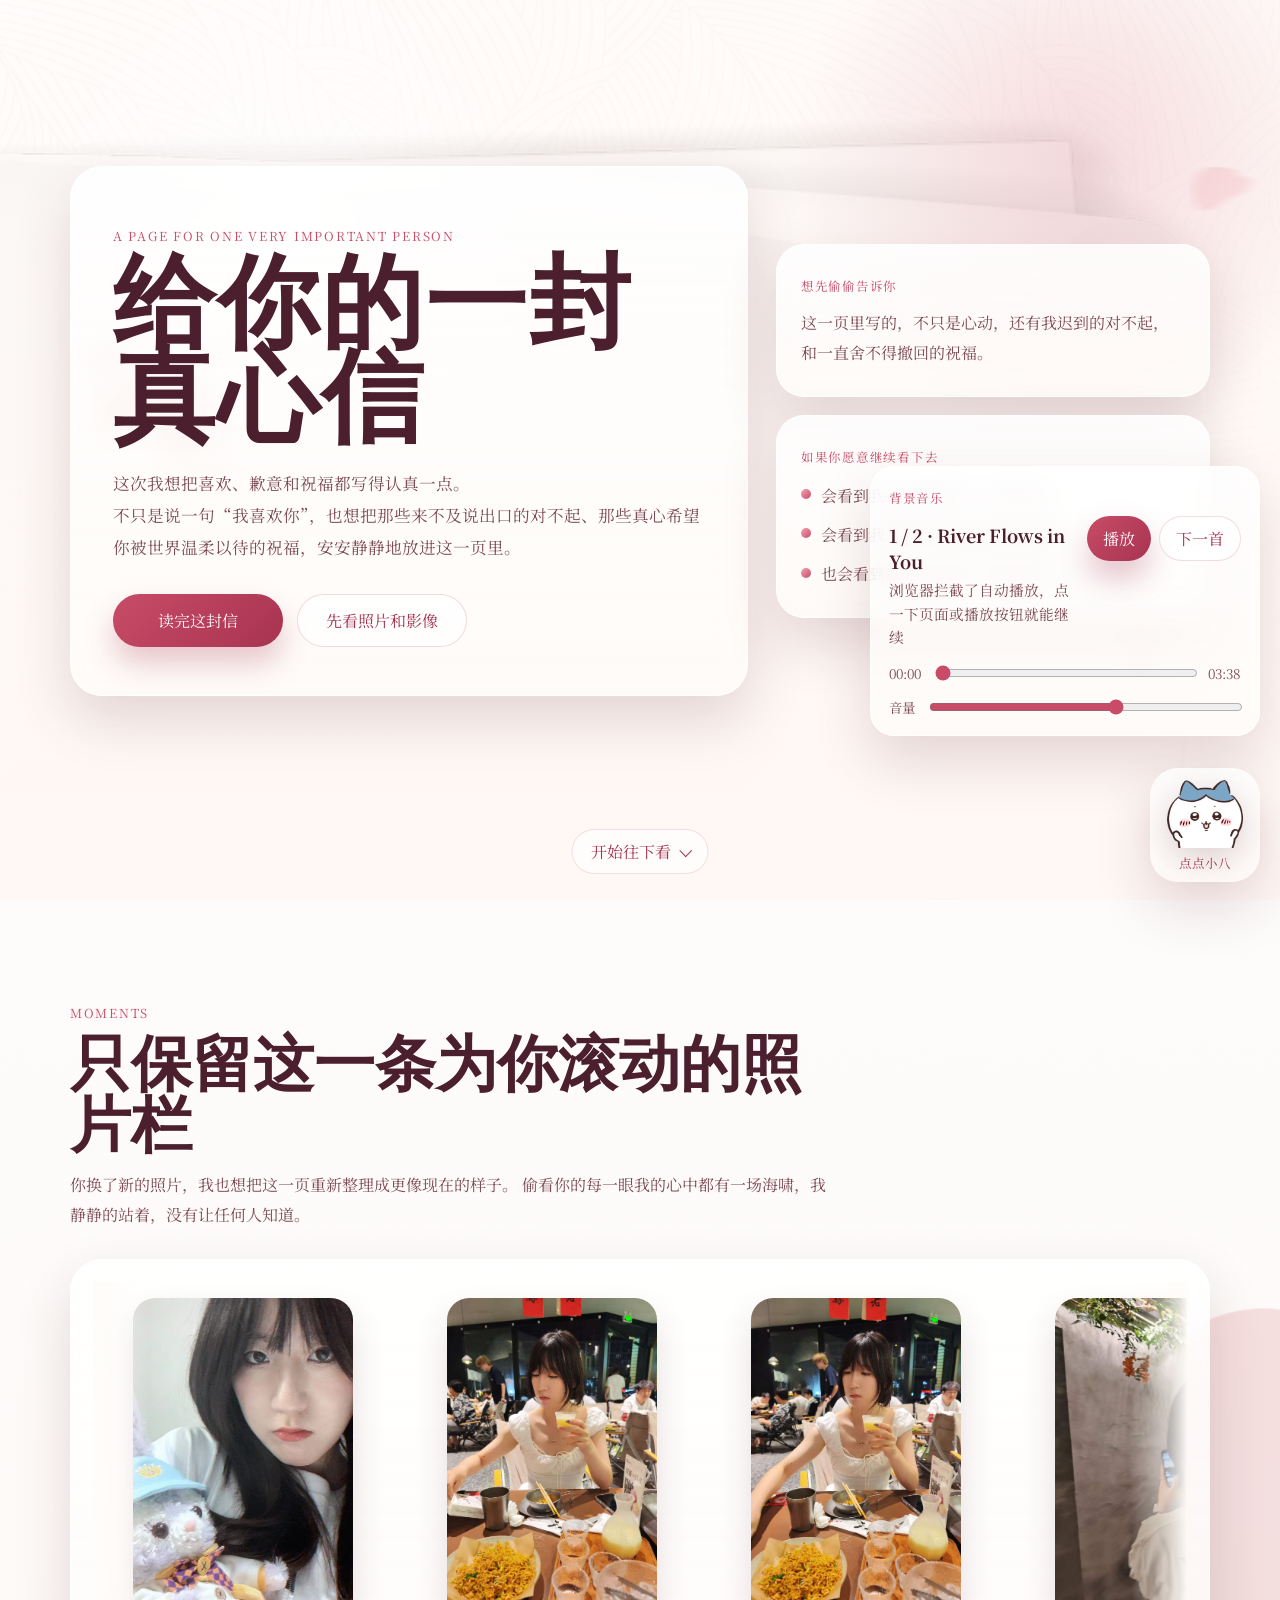
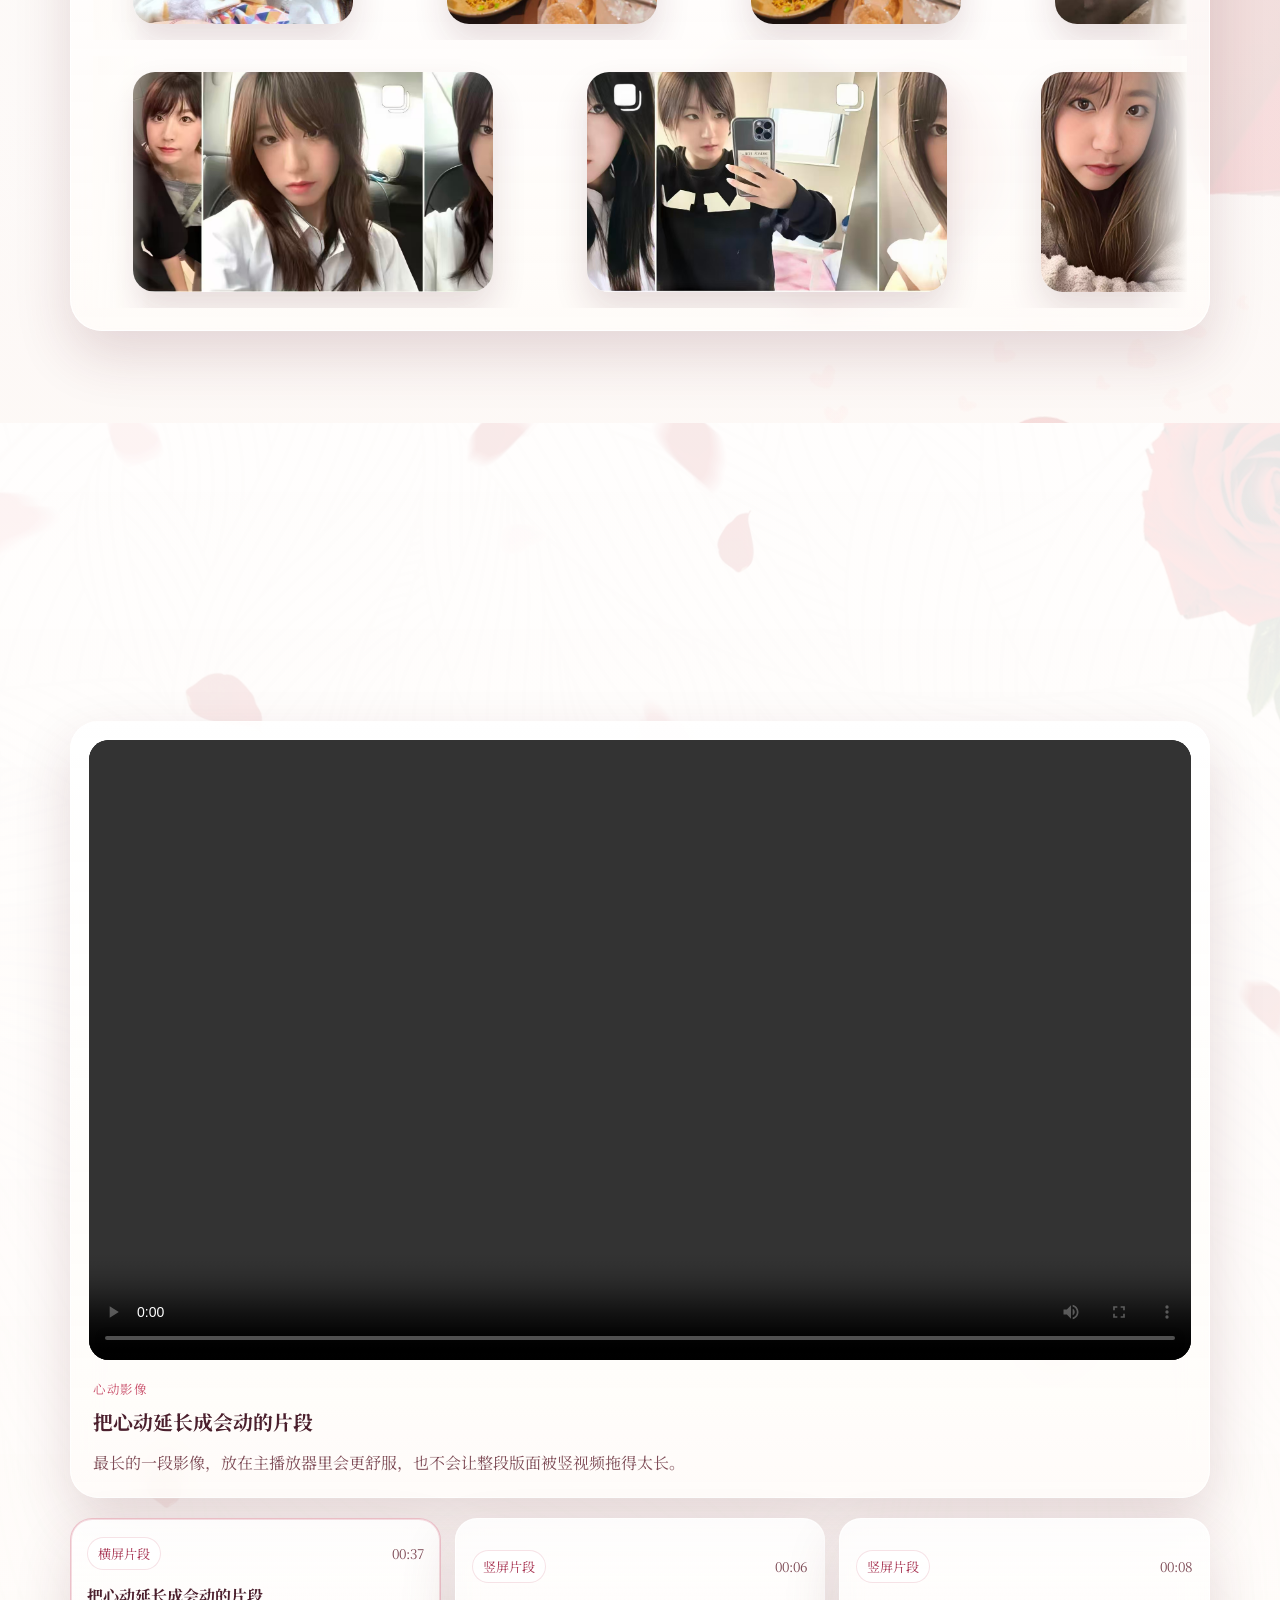
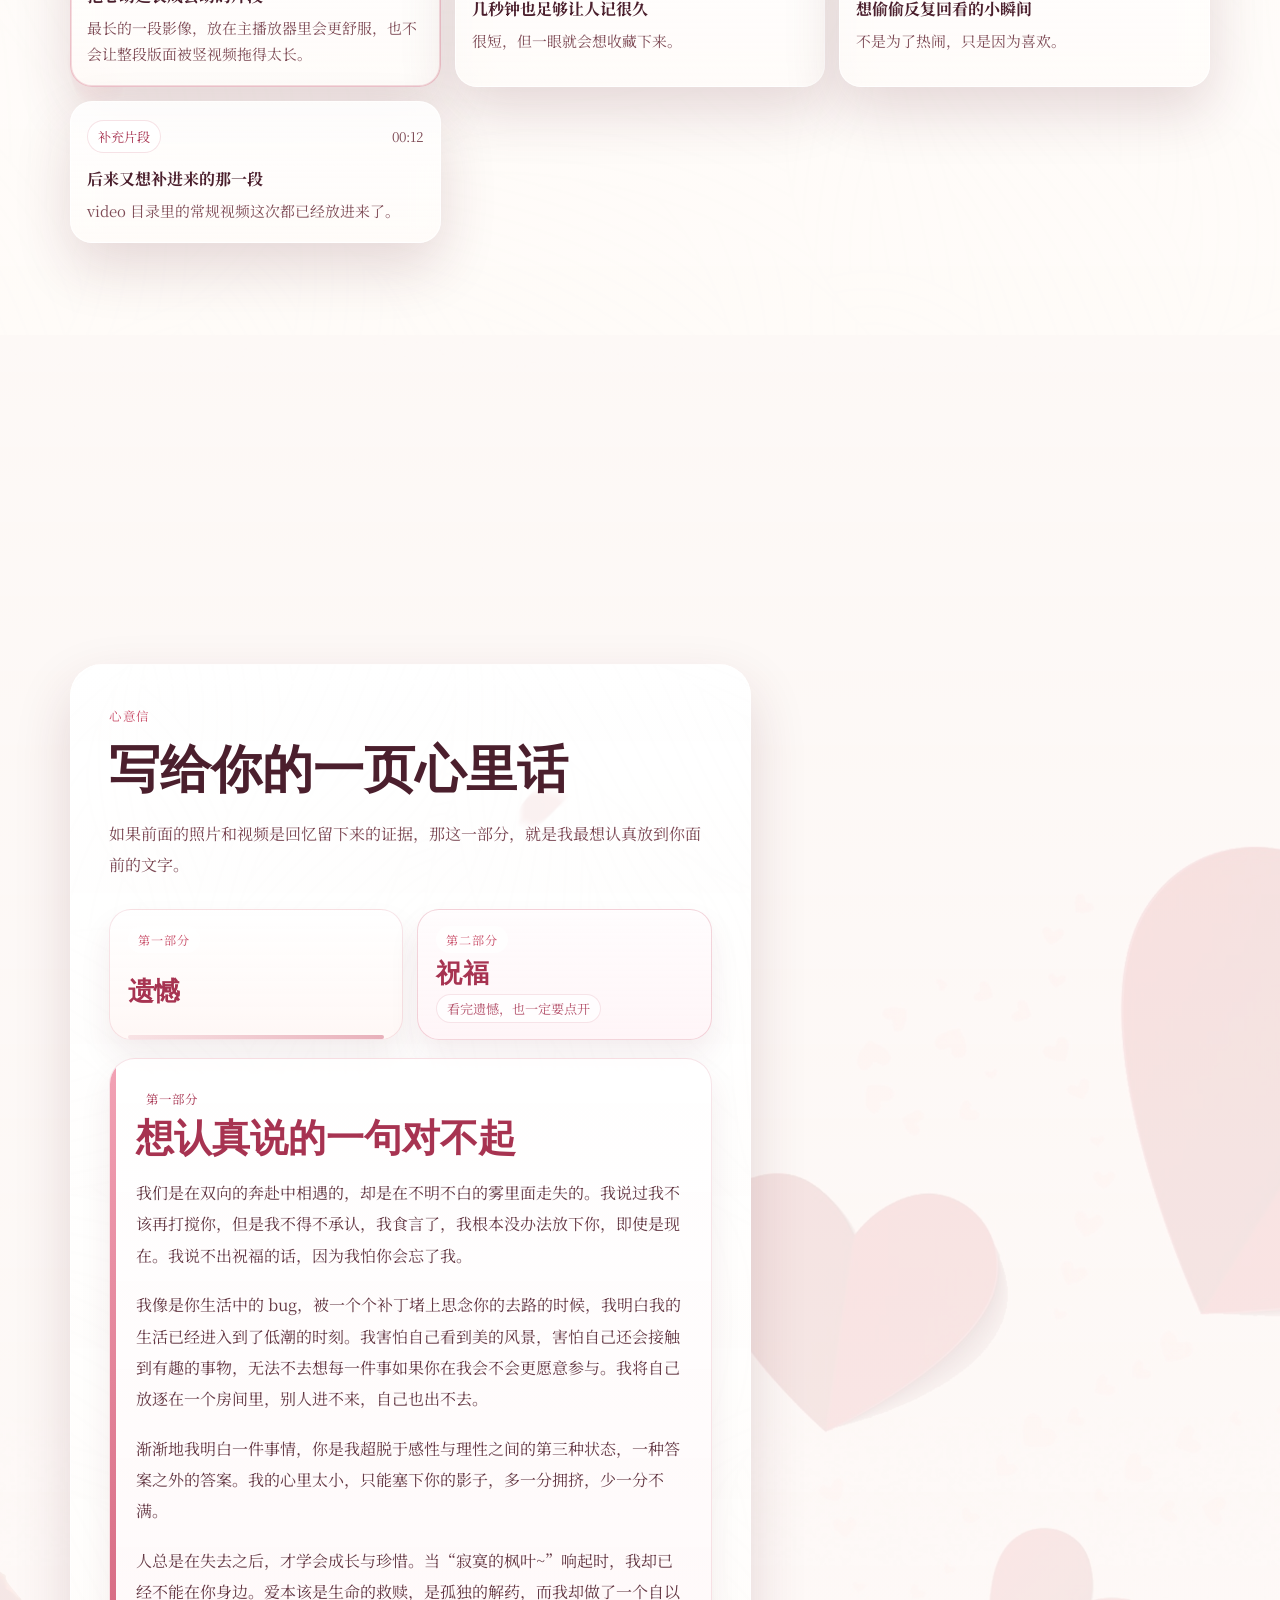
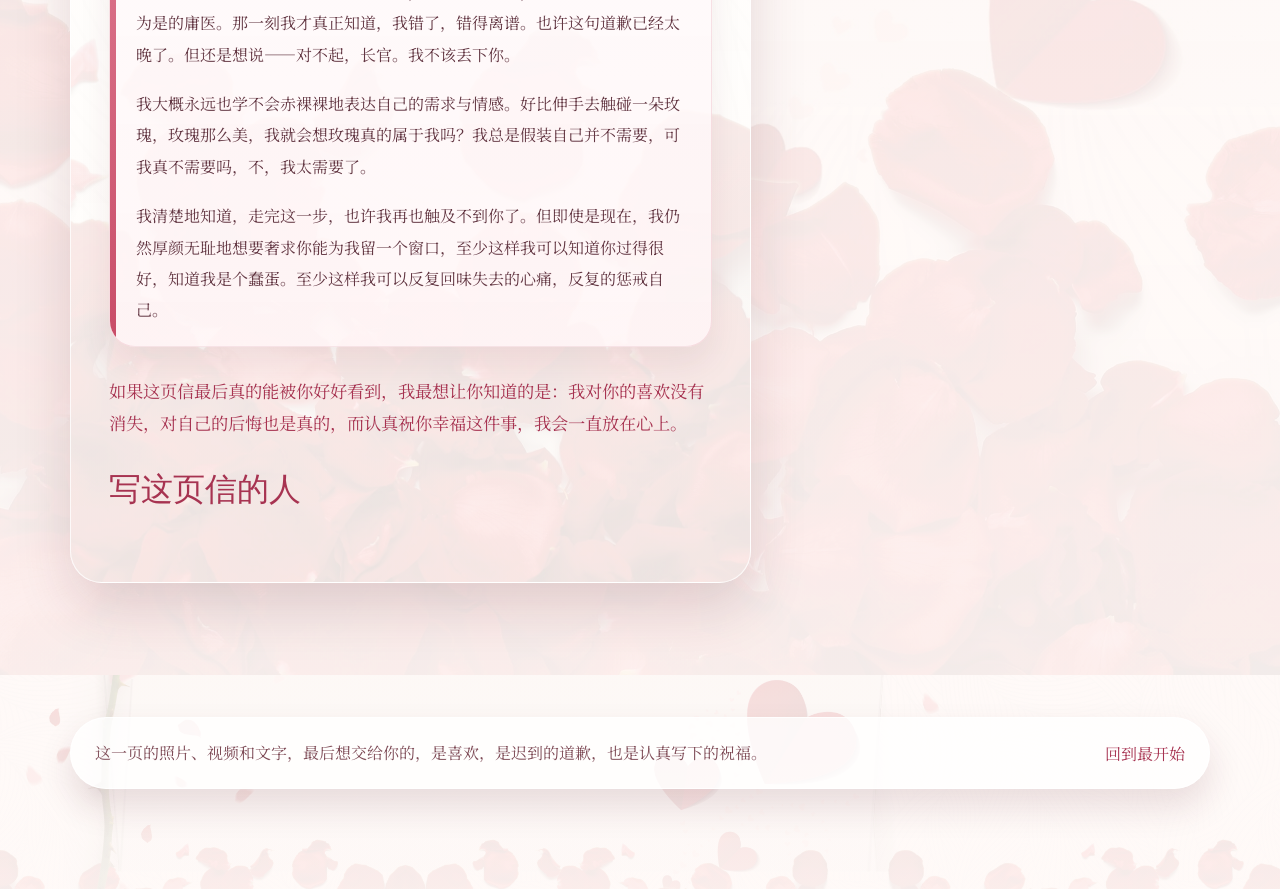
==== commit 8c36bef4: "fix" ====
--- a/public/index.html
+++ b/public/index.html
@@ -99,7 +99,7 @@
               <h2>只保留这一条为你滚动的照片栏</h2>
               <p>
                 你换了新的照片，我也想把这一页重新整理成更像现在的样子。
-                这次我把重复的静态展示拿掉了，只留下这一段会一直轻轻流动的心动瞬间。
+                偷看你的每一眼我的心中都有一场海啸，我静静的站着，没有让任何人知道。
               </p>
             </div>
 
--- a/public/css/style.css
+++ b/public/css/style.css
@@ -317,8 +317,8 @@
 
 .music-player {
   position: fixed;
-  left: 20px;
-  bottom: 18px;
+  right: 20px;
+  bottom: 164px;
   z-index: 22;
   width: min(390px, calc(100vw - 40px));
   padding: 18px;
@@ -1532,8 +1532,8 @@
   }
 
   .music-player {
-    left: 12px;
-    bottom: 12px;
+    right: 12px;
+    bottom: 126px;
     width: min(420px, calc(100vw - 24px));
     padding: 16px;
   }
